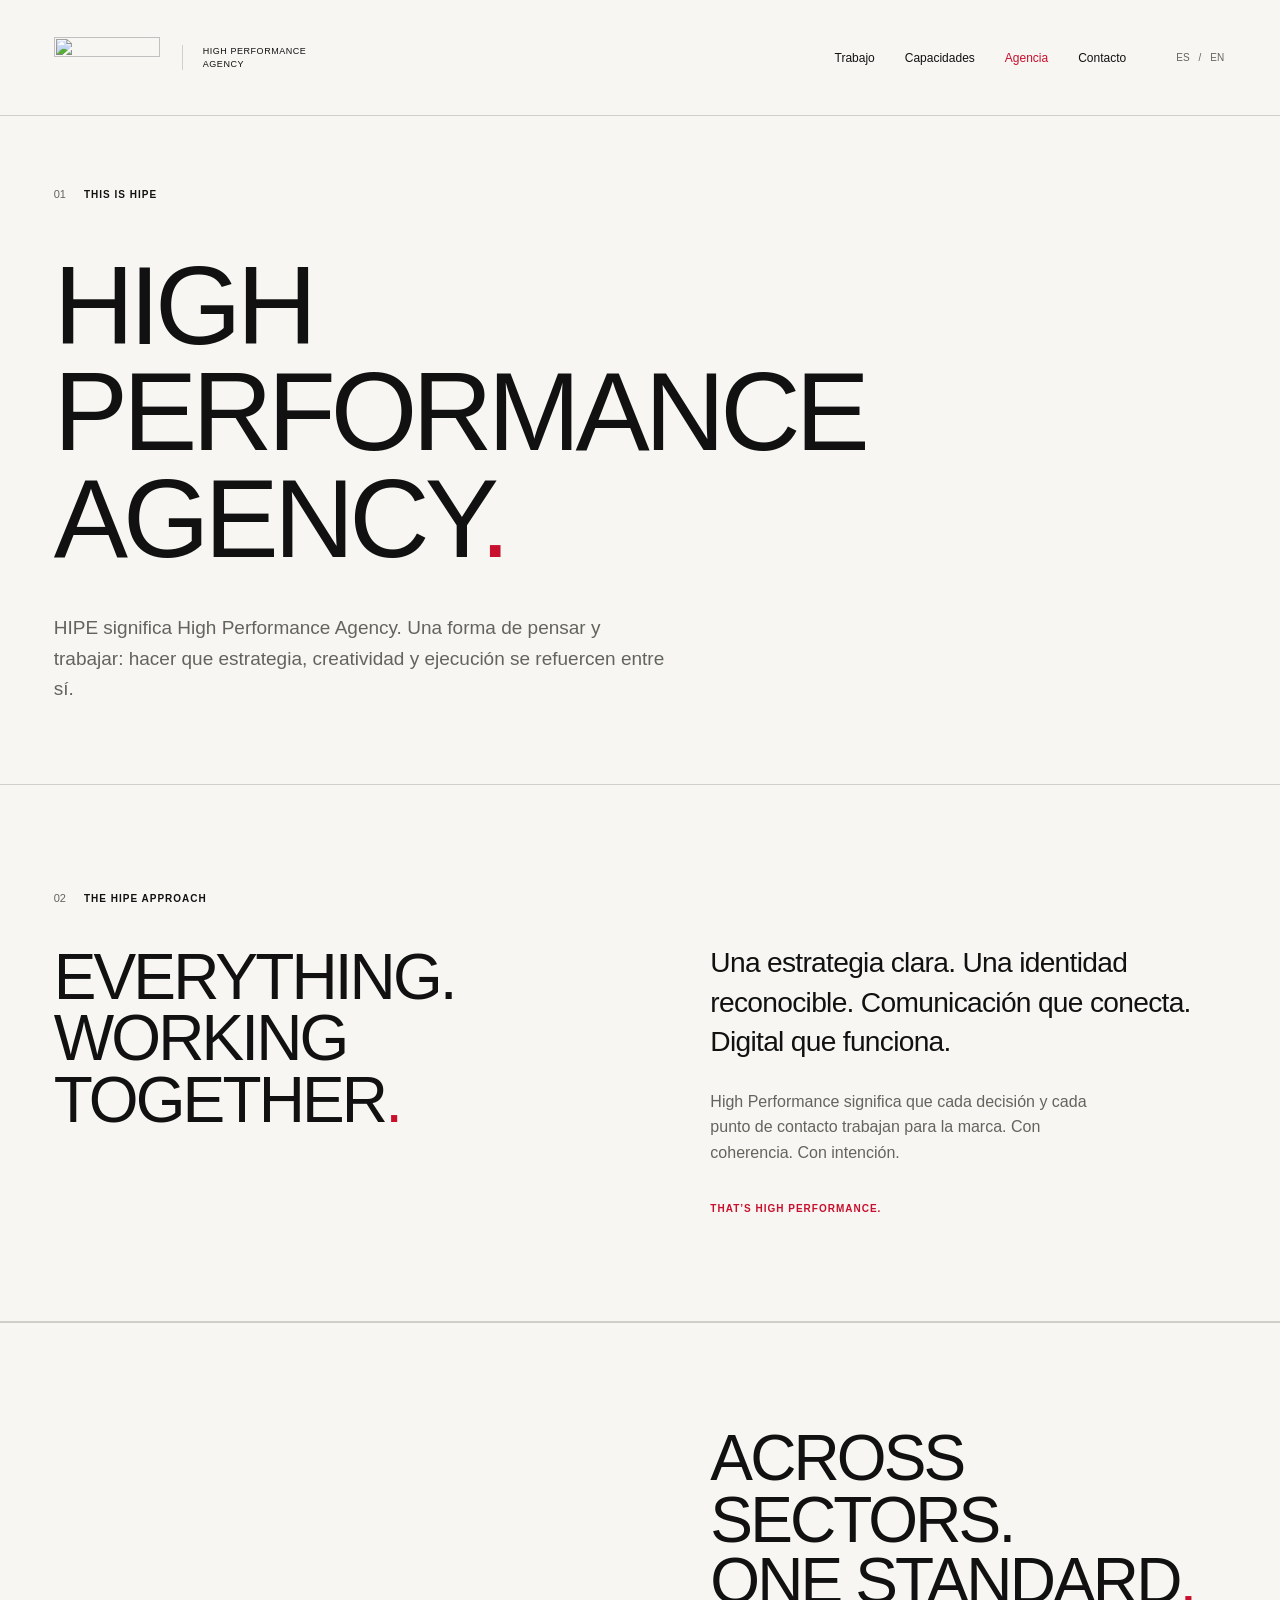
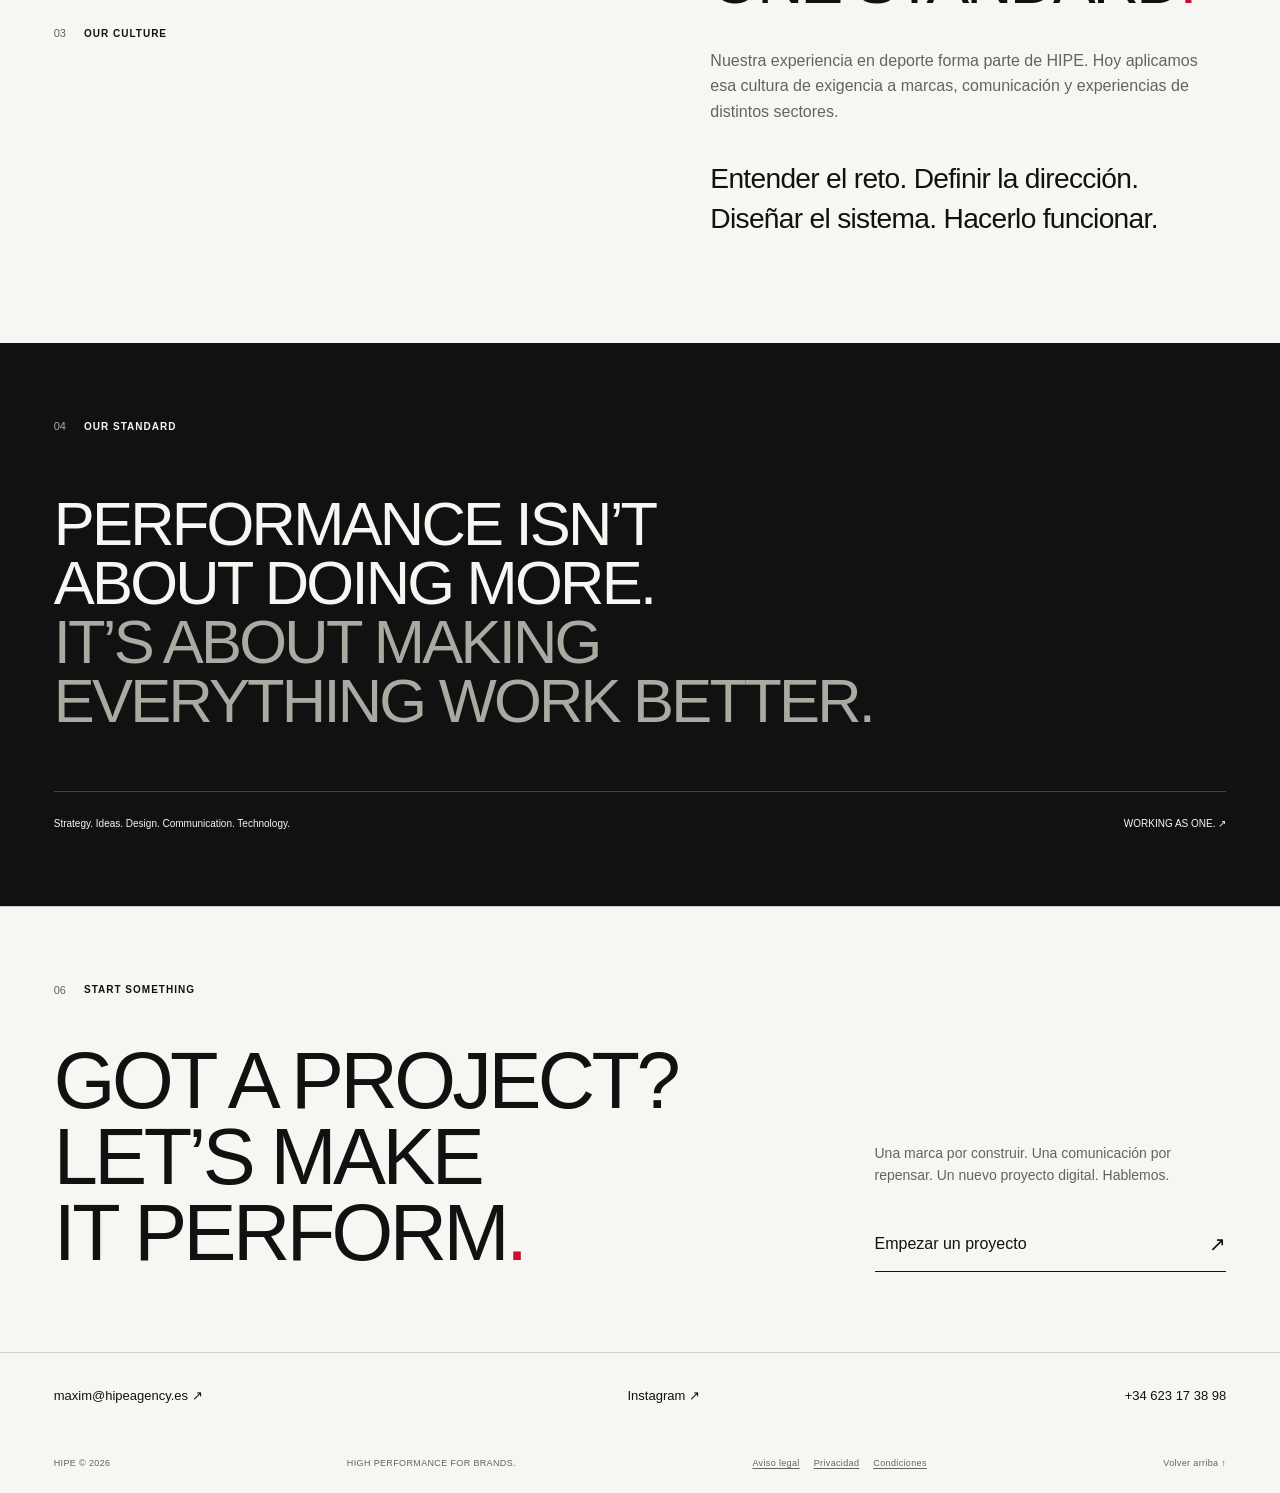
==== about.html @ 4c4acd37 "legal" ====
<!doctype html>
<html lang="es">
  <head>
    <meta charset="utf-8" />
    <meta name="viewport" content="width=device-width, initial-scale=1" />
    <title>High Performance Agency | Conoce HIPE</title>
    <meta
      name="description"
      content="HIPE es High Performance Agency. Estrategia, creatividad, comunicación y tecnología trabajando juntas para marcas y organizaciones de distintos sectores."
    />
    <meta name="robots" content="index, follow, max-image-preview:large" />
    <link rel="canonical" href="https://www.hipeagency.es/about.html" />
    <meta name="theme-color" content="#f7f6f2" />
    <meta property="og:type" content="website" />
    <meta property="og:site_name" content="HIPE Agency" />
    <meta property="og:locale" content="es_ES" />
    <meta property="og:title" content="High Performance Agency | Conoce HIPE" />
    <meta
      property="og:description"
      content="HIPE es High Performance Agency. Estrategia, creatividad, comunicación y tecnología trabajando juntas para marcas y organizaciones de distintos sectores."
    />
    <meta property="og:url" content="https://www.hipeagency.es/about.html" />
    <meta
      property="og:image"
      content="https://www.hipeagency.es/assets/social/og-agency.jpg"
    />
    <meta
      property="og:image:secure_url"
      content="https://www.hipeagency.es/assets/social/og-agency.jpg"
    />
    <meta property="og:image:type" content="image/jpeg" />
    <meta property="og:image:width" content="1200" />
    <meta property="og:image:height" content="630" />
    <meta
      property="og:image:alt"
      content="HIPE — High Performance Agency. Strategy. Creativity. Execution."
    />
    <meta name="twitter:card" content="summary_large_image" />
    <meta
      name="twitter:title"
      content="High Performance Agency | Conoce HIPE"
    />
    <meta
      name="twitter:description"
      content="HIPE es High Performance Agency. Estrategia, creatividad, comunicación y tecnología trabajando juntas para marcas y organizaciones de distintos sectores."
    />
    <meta
      name="twitter:image"
      content="https://www.hipeagency.es/assets/social/og-agency.jpg"
    />
    <meta
      name="twitter:image:alt"
      content="HIPE — High Performance Agency. Strategy. Creativity. Execution."
    />
    <link rel="icon" href="favicon.ico" sizes="any" />
    <link
      rel="icon"
      type="image/png"
      sizes="32x32"
      href="assets/icons/favicon-32.png"
    />
    <link
      rel="icon"
      type="image/png"
      sizes="16x16"
      href="assets/icons/favicon-16.png"
    />
    <link
      rel="apple-touch-icon"
      sizes="180x180"
      href="assets/icons/apple-touch-icon.png"
    />
    <link rel="manifest" href="site.webmanifest" />
    <link
      rel="preload"
      href="fonts/ClashDisplay-Medium.otf"
      as="font"
      type="font/otf"
      crossorigin
    />
    <link rel="stylesheet" href="css/performance.css" />
    <script type="application/ld+json">
      {
        "@context": "https://schema.org",
        "@graph": [
          {
            "@type": "Organization",
            "@id": "https://www.hipeagency.es/#organization",
            "name": "HIPE Agency",
            "alternateName": "High Performance Agency",
            "url": "https://www.hipeagency.es/",
            "description": "HIPE significa High Performance Agency. Unimos estrategia, branding, comunicación y digital para construir marcas que rindan a su máximo nivel.",
            "logo": {
              "@type": "ImageObject",
              "url": "https://www.hipeagency.es/assets/brand/hipe-black.png",
              "width": 1060,
              "height": 417
            },
            "email": "maxim@hipeagency.es",
            "telephone": "+34623173898",
            "sameAs": ["https://www.instagram.com/hipeagency/"]
          },
          {
            "@type": "WebSite",
            "@id": "https://www.hipeagency.es/#website",
            "url": "https://www.hipeagency.es/",
            "name": "HIPE Agency — High Performance Agency",
            "inLanguage": "es",
            "publisher": { "@id": "https://www.hipeagency.es/#organization" }
          },
          {
            "@type": "AboutPage",
            "@id": "https://www.hipeagency.es/about.html#webpage",
            "url": "https://www.hipeagency.es/about.html",
            "name": "High Performance Agency | Conoce HIPE",
            "description": "HIPE es High Performance Agency. Estrategia, creatividad, comunicación y tecnología trabajando juntas para marcas y organizaciones de distintos sectores.",
            "inLanguage": "es",
            "isPartOf": { "@id": "https://www.hipeagency.es/#website" },
            "about": { "@id": "https://www.hipeagency.es/#organization" },
            "primaryImageOfPage": {
              "@type": "ImageObject",
              "url": "https://www.hipeagency.es/assets/social/og-agency.jpg",
              "width": 1200,
              "height": 630
            }
          }
        ]
      }
    </script>
    <script src="js/hipe.js" defer></script>
    <script src="js/performance.js" defer></script>
  </head>
  <body>
    <a class="skip-link" href="#main"
      ><span class="" data-es="Saltar al contenido" data-en="Skip to content"
        >Saltar al contenido</span
      ></a
    >
    <header class="site-header wrap">
      <a
        class="brand"
        href="index.html"
        aria-label="HIPE — High Performance Agency"
        ><img
          class="brand-logo"
          src="assets/brand/hipe-black.webp"
          alt=""
          width="1060"
          height="417"
          decoding="async"
        /><span class="brand-descriptor">HIGH PERFORMANCE<br />AGENCY</span></a
      ><button
        class="menu-toggle"
        type="button"
        aria-controls="navigation"
        aria-expanded="false"
      >
        <span class="" data-es="Menú" data-en="Menu">Menú</span
        ><span aria-hidden="true">+</span>
      </button>
      <nav id="navigation" aria-label="Principal">
        <a href="works.html"
          ><span class="" data-es="Trabajo" data-en="Work">Trabajo</span></a
        ><a href="index.html#capabilities"
          ><span class="" data-es="Capacidades" data-en="Capabilities"
            >Capacidades</span
          ></a
        ><a href="about.html" aria-current="page"
          ><span class="" data-es="Agencia" data-en="Agency">Agencia</span></a
        ><a href="contact.html"
          ><span class="" data-es="Contacto" data-en="Contact"
            >Contacto</span
          ></a
        >
        <div class="languages">
          <button
            class="lang-btn"
            type="button"
            data-lang="es"
            aria-label="Español"
          >
            ES</button
          ><span>/</span
          ><button
            class="lang-btn"
            type="button"
            data-lang="en"
            aria-label="English"
          >
            EN
          </button>
        </div>
      </nav>
    </header>
    <main id="main">
      <section class="wrap page-intro">
        <div class="eyebrow"><span class="index">01</span>THIS IS HIPE</div>
        <h1>HIGH<br />PERFORMANCE<br />AGENCY<span class="red">.</span></h1>
        <p
          class=""
          data-es="HIPE significa High Performance Agency. Una forma de pensar y trabajar: hacer que estrategia, creatividad y ejecución se refuercen entre sí."
          data-en="HIPE means High Performance Agency. A way of thinking and working: making strategy, creativity and execution strengthen each other."
        >
          HIPE significa High Performance Agency. Una forma de pensar y
          trabajar: hacer que estrategia, creatividad y ejecución se refuercen
          entre sí.
        </p>
      </section>
      <section class="meaning wrap section">
        <div>
          <div class="eyebrow">
            <span class="index">02</span>THE HIPE APPROACH
          </div>
          <h2>
            EVERYTHING.<br />WORKING<br />TOGETHER<span class="red">.</span>
          </h2>
        </div>
        <div class="meaning-copy">
          <p
            class="large-copy"
            data-es="Una estrategia clara. Una identidad reconocible. Comunicación que conecta. Digital que funciona."
            data-en="A clear strategy. A recognisable identity. Communication that connects. Digital that works."
          >
            Una estrategia clara. Una identidad reconocible. Comunicación que
            conecta. Digital que funciona.
          </p>
          <p
            class=""
            data-es="High Performance significa que cada decisión y cada punto de contacto trabajan para la marca. Con coherencia. Con intención."
            data-en="High Performance means every decision and every touchpoint work for the brand. With consistency. With intent."
          >
            High Performance significa que cada decisión y cada punto de
            contacto trabajan para la marca. Con coherencia. Con intención.
          </p>
          <span class="eyebrow red">THAT’S HIGH PERFORMANCE.</span>
        </div>
      </section>
      <section class="wrap section agency-story">
        <div class="eyebrow"><span class="index">03</span>OUR CULTURE</div>
        <div>
          <h2>ACROSS SECTORS.<br />ONE STANDARD<span class="red">.</span></h2>
          <p
            class=""
            data-es="Nuestra experiencia en deporte forma parte de HIPE. Hoy aplicamos esa cultura de exigencia a marcas, comunicación y experiencias de distintos sectores."
            data-en="Our experience in sport is part of HIPE. Today we apply that culture of high standards to brands, communication and experiences across sectors."
          >
            Nuestra experiencia en deporte forma parte de HIPE. Hoy aplicamos
            esa cultura de exigencia a marcas, comunicación y experiencias de
            distintos sectores.
          </p>
          <p
            class="large-copy"
            data-es="Entender el reto. Definir la dirección. Diseñar el sistema. Hacerlo funcionar."
            data-en="Understand the challenge. Set the direction. Design the system. Make it work."
          >
            Entender el reto. Definir la dirección. Diseñar el sistema. Hacerlo
            funcionar.
          </p>
        </div>
      </section>
      <section class="manifesto">
        <div class="wrap">
          <div class="eyebrow"><span class="index">04</span>OUR STANDARD</div>
          <h2>
            PERFORMANCE ISN’T<br />ABOUT DOING MORE.<br /><span
              >IT’S ABOUT MAKING<br />EVERYTHING WORK BETTER.</span
            >
          </h2>
          <div class="manifesto-bottom">
            <span>Strategy. Ideas. Design. Communication. Technology.</span
            ><span>WORKING AS ONE. ↗︎</span>
          </div>
        </div>
      </section>
      <section id="contact" class="contact-band wrap">
        <div class="eyebrow"><span class="index">06</span>START SOMETHING</div>
        <div class="contact-grid">
          <h2>
            GOT A PROJECT?<br />LET’S MAKE<br />IT PERFORM<span class="red"
              >.</span
            >
          </h2>
          <div class="contact-side">
            <p
              class=""
              data-es="Una marca por construir. Una comunicación por repensar. Un nuevo proyecto digital. Hablemos."
              data-en="A brand to build. Communication to rethink. A new digital project. Let’s talk."
            >
              Una marca por construir. Una comunicación por repensar. Un nuevo
              proyecto digital. Hablemos.
            </p>
            <a class="text-link strong-link" href="mailto:maxim@hipeagency.es"
              ><span
                class=""
                data-es="Empezar un proyecto"
                data-en="Start a project"
                >Empezar un proyecto</span
              ><span aria-hidden="true">↗︎</span></a
            >
          </div>
        </div>
      </section>
    </main>
    <footer class="site-footer wrap">
      <div class="footer-top">
        <a href="mailto:maxim@hipeagency.es">maxim@hipeagency.es ↗︎</a
        ><a
          href="https://www.instagram.com/hipeagency/"
          target="_blank"
          rel="noopener noreferrer"
          >Instagram ↗︎</a
        ><a href="https://wa.me/34623173898" target="_blank" rel="noopener noreferrer" aria-label="WhatsApp: +34 623 17 38 98">+34 623 17 38 98</a>
      </div>
      <div class="footer-bottom">
        <span>HIPE © 2026</span><span>HIGH PERFORMANCE FOR BRANDS.</span
        ><span class="footer-legal"
          ><a href="aviso-legal.html"
            ><span data-es="Aviso legal" data-en="Legal notice">Aviso legal</span></a
          ><a href="privacidad.html"
            ><span data-es="Privacidad" data-en="Privacy">Privacidad</span></a
          ><a href="condiciones.html"
            ><span data-es="Condiciones" data-en="Terms">Condiciones</span></a
          ></span
        ><a href="#main"
          ><span class="" data-es="Volver arriba ↑︎" data-en="Back to top ↑︎"
            >Volver arriba ↑︎</span
          ></a
        >
      </div>
    </footer>
  </body>
</html>
---- css/performance.css ----
@font-face {
  font-family: Clash;
  src: url("../fonts/ClashDisplay-Medium.otf") format("opentype");
  font-weight: 500;
  font-display: swap;
}
@font-face {
  font-family: Clash;
  src: url("../fonts/ClashDisplay-Semibold.otf") format("opentype");
  font-weight: 600;
  font-display: swap;
}
:root {
  --paper: #f5f4ef;
  --ink: #191918;
  --muted: #64645e;
  --red: #c62a1d;
  --line: #d4d3cc;
  --gutter: clamp(22px, 4.2vw, 80px);
}
* {
  box-sizing: border-box;
}
html {
  scroll-behavior: smooth;
  scroll-padding-top: 24px;
}
body {
  margin: 0;
  background: var(--paper);
  color: var(--ink);
  font-family: Arial, Helvetica, sans-serif;
  -webkit-font-smoothing: antialiased;
}
a {
  color: inherit;
  text-decoration: none;
}
button {
  font: inherit;
  color: inherit;
}
button,
a {
  -webkit-tap-highlight-color: transparent;
}
a:focus-visible,
button:focus-visible {
  outline: 2px solid var(--red);
  outline-offset: 6px;
}
::selection {
  background: var(--red);
  color: white;
}
.wrap {
  max-width: 1680px;
  margin-inline: auto;
  padding-inline: var(--gutter);
}
h1,
h2,
h3,
p {
  margin: 0;
}
h1,
h2,
h3 {
  font-family: Clash, Arial, sans-serif;
  font-weight: 500;
}
h1,
h2 {
  letter-spacing: -0.045em;
  line-height: 0.96;
}
p {
  font-size: 16px;
  line-height: 1.6;
  color: var(--muted);
}
.red {
  color: var(--red);
}
.eyebrow {
  display: flex;
  gap: 18px;
  align-items: center;
  font-size: 10px;
  letter-spacing: 0.1em;
  font-weight: 600;
  line-height: 1.5;
}
.index {
  color: var(--muted);
  font-size: 11px;
  font-family: Arial, sans-serif;
  font-weight: 400;
  letter-spacing: 0;
}
.signal {
  height: 7px;
  width: 7px;
  border-radius: 50%;
  background: var(--red);
}
.skip-link {
  position: fixed;
  z-index: 20;
  top: 8px;
  left: 8px;
  padding: 15px;
  background: var(--ink);
  color: white;
  transform: translateY(-160%);
}
.skip-link:focus {
  transform: none;
}
.site-header {
  display: flex;
  align-items: center;
  justify-content: space-between;
  min-height: 116px;
  border-bottom: 1px solid var(--line);
  gap: 25px;
}
.brand {
  display: flex;
  align-items: center;
  gap: 22px;
}
.wordmark {
  font-family: Clash, sans-serif;
  font-size: 57px;
  font-weight: 600;
  line-height: 1;
  letter-spacing: -0.075em;
}
.brand-dot {
  color: var(--red);
}
.brand-descriptor {
  font-size: 9px;
  line-height: 1.4;
  letter-spacing: 0.06em;
  border-left: 1px solid var(--line);
  padding-left: 20px;
}
.site-header nav {
  display: flex;
  align-items: center;
  gap: 30px;
  font-size: 12px;
}
.site-header nav > a {
  padding-block: 12px;
}
.site-header nav > a:hover,
.site-header nav > a[aria-current],
.footer-top a:hover {
  color: var(--red);
}
.languages {
  display: flex;
  align-items: center;
  gap: 7px;
  font-size: 10px;
  color: var(--muted);
  margin-left: 18px;
}
.lang-btn {
  border: 0;
  background: none;
  padding: 8px 2px;
  cursor: pointer;
  color: var(--muted);
  font-size: 10px;
}
.lang-btn.active {
  color: var(--ink);
  text-decoration: underline;
  text-underline-offset: 5px;
}
.menu-toggle {
  display: none;
}
.hero {
  padding-top: 35px;
}
.hero-top {
  display: flex;
  justify-content: space-between;
  gap: 20px;
}
.hero-category {
  font-size: 11px;
  color: var(--muted);
}
.hero-composition {
  display: grid;
  grid-template-columns: minmax(0, 1fr) 240px;
  align-items: end;
  gap: 35px;
  padding-block: 65px 55px;
}
.hero h1 {
  font-size: clamp(68px, 10.8vw, 174px);
  line-height: 0.87;
  letter-spacing: -0.055em;
}
.hero h1 > span {
  display: block;
}
.hero h1 .line-two {
  margin-left: 12%;
}
.hero-aside {
  padding-bottom: 6px;
}
.hero-aside p {
  font-size: 13px;
  max-width: 220px;
  margin-bottom: 42px;
}
.text-link {
  display: flex;
  align-items: center;
  justify-content: space-between;
  gap: 30px;
  border-bottom: 1px solid var(--line);
  padding: 15px 0;
  font-size: 12px;
  transition:
    color 0.18s,
    border-color 0.18s;
}
.text-link > span:last-child {
  font-size: 20px;
  transition: transform 0.18s;
}
.text-link:hover {
  color: var(--red);
  border-color: var(--red);
}
.text-link:hover > span:last-child {
  transform: translate(3px, -3px);
}
.hero-bottom {
  display: flex;
  justify-content: space-between;
  gap: 20px;
  border-top: 1px solid var(--line);
  padding: 23px 0;
  font-size: 9px;
  letter-spacing: 0.07em;
}
.hero-bottom a {
  display: flex;
  gap: 35px;
}
.section {
  padding-block: 105px;
}
.section-heading {
  display: grid;
  grid-template-columns: 1fr 2fr 1fr;
  gap: 30px;
  align-items: start;
  margin-bottom: 45px;
}
.section-heading h2 {
  font-size: clamp(40px, 4.8vw, 78px);
}
.section-heading .text-link {
  align-self: end;
  justify-self: end;
  width: 160px;
}
.work-section {
  padding-bottom: 110px;
}
.projects {
  display: grid;
  grid-template-columns: 1fr 1fr;
  gap: 50px 30px;
}
.project:first-child {
  grid-column: 1/-1;
}
.project-art {
  position: relative;
  aspect-ratio: 1.35;
  overflow: hidden;
  padding: 30px;
  display: flex;
  align-items: center;
  justify-content: center;
  isolation: isolate;
}
.project:first-child .project-art {
  aspect-ratio: 2.05;
}
.art-index {
  position: absolute;
  top: 28px;
  left: 28px;
  font-size: 10px;
  letter-spacing: 0.12em;
}
.art-name {
  font-family: Clash, sans-serif;
  font-weight: 500;
  font-size: clamp(40px, 6vw, 90px);
  letter-spacing: -0.055em;
  line-height: 1;
  max-width: 85%;
  transition: transform 0.4s;
}
.project:first-child .art-name {
  font-size: clamp(60px, 9.3vw, 150px);
}
.olga .project-art {
  background: #dedbd2;
  color: #49473f;
}
.olga .art-name {
  font-family: Georgia, serif;
  font-style: italic;
  font-weight: 400;
}
.mutua .project-art {
  background: #d9e2db;
  color: #30473b;
}
.icon .project-art {
  background: #272c36;
  color: #ede8dd;
}
.icon .art-name {
  text-transform: uppercase;
  max-width: 75%;
}
.placeholder-label {
  position: absolute;
  bottom: 26px;
  left: 28px;
  font-size: 10px;
  letter-spacing: 0.02em;
  padding: 7px 10px;
  border: 1px solid currentColor;
  opacity: 0.8;
}
.project-open {
  position: absolute;
  right: 28px;
  bottom: 28px;
  font-size: 26px;
  transition: transform 0.2s;
}
.project:hover .art-name {
  transform: translateY(-5px);
}
.project:hover .project-open {
  transform: translate(3px, -3px);
}
.project-caption {
  display: flex;
  justify-content: space-between;
  gap: 15px;
  align-items: center;
  padding-top: 18px;
}
.project-caption h3 {
  font-size: 21px;
  letter-spacing: -0.025em;
}
.project-caption > span {
  color: var(--muted);
  font-size: 10px;
}
.meaning {
  display: grid;
  grid-template-columns: 1fr 1fr;
  gap: 12%;
  border-top: 1px solid var(--line);
  border-bottom: 1px solid var(--line);
}
.meaning h2,
.brief h2,
.case-details h2,
.agency-story h2 {
  font-size: clamp(42px, 5vw, 78px);
  margin-top: 40px;
}
.meaning-copy {
  padding-top: 53px;
}
.large-copy {
  font-size: clamp(22px, 2.2vw, 34px);
  line-height: 1.4;
  color: var(--ink);
  letter-spacing: -0.025em;
}
.meaning-copy p + p {
  margin-top: 27px;
  max-width: 390px;
}
.meaning-copy .eyebrow {
  margin-top: 36px;
}
.capability {
  display: grid;
  grid-template-columns: 60px 1.3fr 1fr 24px;
  gap: 20px;
  align-items: start;
  padding: 30px 0;
  border-top: 1px solid var(--line);
}
.capability:last-child {
  border-bottom: 1px solid var(--line);
}
.capability > .index {
  padding-top: 9px;
}
.capability h3 {
  font-size: clamp(24px, 2.6vw, 42px);
  letter-spacing: -0.04em;
}
.cap-intro {
  color: var(--ink);
  font-size: 14px;
}
.cap-scope {
  font-size: 12px;
  margin-top: 7px;
  max-width: 340px;
}
.cap-mark {
  font-size: 22px;
  color: var(--red);
}
.manifesto {
  background: var(--ink);
  color: var(--paper);
  padding-block: 75px;
}
.manifesto .index {
  color: #aaa9a2;
}
.manifesto h2 {
  font-size: clamp(32px, 4.8vw, 75px);
  margin-block: 60px;
}
.manifesto h2 > span {
  color: #aaa9a2;
}
.manifesto-bottom {
  display: flex;
  justify-content: space-between;
  gap: 25px;
  font-size: 10px;
  line-height: 1.5;
  border-top: 1px solid #454540;
  padding-top: 24px;
}
.agency-section {
  display: grid;
  grid-template-columns: 1fr 3fr;
  gap: 30px;
}
.agency-section h2 {
  font-size: clamp(36px, 5.4vw, 85px);
}
.agency-section p {
  max-width: 540px;
  margin-top: 35px;
}
.agency-section .text-link {
  max-width: 180px;
  margin-top: 28px;
}
.contact-band {
  padding-block: 75px 80px;
  border-top: 1px solid var(--line);
}
.contact-grid {
  display: grid;
  grid-template-columns: 2fr 1fr;
  gap: 10%;
  margin-top: 45px;
  align-items: end;
}
.contact-grid h2 {
  font-size: clamp(43px, 6.2vw, 98px);
}
.contact-side p {
  font-size: 14px;
  max-width: 300px;
  margin-bottom: 30px;
}
.strong-link {
  border-color: var(--ink);
  font-size: 16px;
}
.site-footer {
  border-top: 1px solid var(--line);
  padding-top: 35px;
  padding-bottom: 25px;
}
.footer-top {
  display: flex;
  gap: 35px;
  justify-content: space-between;
  font-size: 13px;
}
.footer-bottom {
  display: flex;
  gap: 20px;
  justify-content: space-between;
  padding-top: 55px;
  font-size: 9px;
  letter-spacing: 0.04em;
  color: var(--muted);
}
.page-intro {
  padding-top: 70px;
  padding-bottom: 80px;
}
.page-intro h1 {
  font-size: clamp(48px, 8.7vw, 140px);
  margin-top: 50px;
  overflow-wrap: anywhere;
}
.page-intro > p {
  max-width: 620px;
  font-size: 19px;
  margin-top: 40px;
}
.agency-story,
.brief,
.case-details {
  display: grid;
  grid-template-columns: 1fr 1fr;
  gap: 12%;
  border-top: 1px solid var(--line);
}
.agency-story h2 {
  margin-top: 0;
}
.agency-story p {
  margin-top: 35px;
}
.contact-options {
  display: flex;
  align-items: center;
  gap: 50px;
  margin-top: 40px;
}
.contact-options .text-link {
  max-width: 370px;
  width: 100%;
}
.contact-options > a:last-child {
  font-size: 14px;
}
.brief > div:last-child {
  padding-top: 55px;
}
.case-intro > .text-link {
  max-width: 180px;
  margin-bottom: 55px;
}
.case-intro h1 {
  font-size: clamp(46px, 8vw, 128px);
}
.case-preview .project {
  display: block;
  pointer-events: none;
}
.case-preview .project-art {
  aspect-ratio: 2;
}
.case-preview {
  padding-bottom: 70px;
}
.case-details dl {
  margin-top: 35px;
}
.case-details dt {
  font-size: 10px;
  color: var(--muted);
  margin-top: 24px;
}
.case-details dd {
  margin: 8px 0 0;
  font-size: 14px;
}
.next-project {
  border-top: 1px solid var(--line);
  padding-block: 55px;
}
.next-link {
  display: flex;
  justify-content: space-between;
  align-items: center;
  font-family: Clash, sans-serif;
  font-size: clamp(35px, 5vw, 70px);
  letter-spacing: -0.04em;
  margin-top: 25px;
}
.next-link:hover {
  color: var(--red);
}
.in-view .cap-mark {
  animation: align-in 0.4s both;
}
@keyframes align-in {
  from {
    transform: translate(-8px, 8px);
  }
  to {
    transform: translate(0, 0);
  }
}
@media (min-width: 1800px) {
  .hero h1 {
    font-size: 174px;
  }
}
@media (max-width: 1000px) {
  .site-header nav {
    gap: 19px;
  }
  .brand-descriptor {
    display: none;
  }
  .hero-composition {
    grid-template-columns: minmax(0, 1fr) 190px;
    gap: 20px;
  }
  .hero h1 {
    font-size: 10.5vw;
  }
  .section {
    padding-block: 75px;
  }
  .section-heading {
    grid-template-columns: 1fr 2fr;
  }
  .section-heading > .text-link {
    grid-column: 2;
    justify-self: start;
  }
  .meaning {
    gap: 8%;
  }
  .capability {
    grid-template-columns: 35px 1fr 1fr 20px;
  }
  .project-caption {
    align-items: start;
    flex-direction: column;
    gap: 7px;
  }
}
@media (max-width: 700px) {
  .site-header {
    min-height: 88px;
    position: relative;
    flex-wrap: wrap;
  }
  .wordmark {
    font-size: 48px;
  }
  .brand-descriptor {
    display: block;
    font-size: 8px;
    padding-left: 14px;
  }
  .brand {
    gap: 15px;
  }
  .menu-toggle {
    display: flex;
    gap: 15px;
    align-items: center;
    background: none;
    border: 0;
    padding: 15px 0;
    font-size: 12px;
  }
  .menu-toggle > span:last-child {
    font-size: 21px;
  }
  .site-header nav {
    display: flex;
    width: 100%;
    padding-bottom: 18px;
    flex-wrap: wrap;
    gap: 8px 24px;
  }
  .js .site-header nav {
    display: none;
  }
  .js .site-header nav.is-open {
    display: flex;
  }
  .languages {
    margin-left: auto;
  }
  .hero {
    padding-top: 25px;
  }
  .hero-top {
    align-items: start;
    gap: 25px;
  }
  .hero-top .eyebrow {
    font-size: 8px;
    gap: 8px;
  }
  .hero-category {
    font-size: 9px;
    max-width: 115px;
    text-align: right;
    line-height: 1.5;
  }
  .hero-composition {
    display: block;
    padding-top: 45px;
    padding-bottom: 35px;
  }
  .hero h1 {
    font-size: clamp(54px, 15vw, 104px);
    line-height: 0.91;
  }
  .hero h1 .line-two {
    margin-left: 8%;
  }
  .hero-aside {
    margin-top: 35px;
    display: grid;
    grid-template-columns: 1fr 1fr;
    gap: 0 25px;
  }
  .hero-aside p {
    font-size: 12px;
    max-width: none;
    grid-column: 1/-1;
    margin-bottom: 15px;
    max-width: 280px;
  }
  .hero-aside .text-link {
    font-size: 11px;
    gap: 5px;
  }
  .hero-bottom {
    font-size: 8px;
    line-height: 1.6;
  }
  .hero-bottom > span {
    max-width: 175px;
  }
  .hero-bottom a {
    gap: 10px;
    align-items: center;
  }
  .section {
    padding-block: 60px;
  }
  .section-heading {
    display: flex;
    flex-wrap: wrap;
    gap: 25px;
    justify-content: space-between;
  }
  .section-heading > .eyebrow {
    width: 100%;
  }
  .section-heading h2 {
    font-size: 41px;
  }
  .section-heading .text-link {
    width: 110px;
    font-size: 10px;
  }
  .projects {
    grid-template-columns: 1fr;
    gap: 35px;
  }
  .project:first-child {
    grid-column: auto;
  }
  .project:first-child .project-art,
  .project-art {
    aspect-ratio: 1.2;
    padding: 20px;
  }
  .project:first-child .art-name {
    font-size: 13vw;
  }
  .art-name {
    font-size: 12vw;
  }
  .art-index {
    top: 20px;
    left: 20px;
  }
  .placeholder-label {
    bottom: 20px;
    left: 20px;
    font-size: 9px;
  }
  .project-open {
    bottom: 20px;
    right: 20px;
  }
  .project-caption {
    flex-direction: row;
  }
  .project-caption h3 {
    font-size: 18px;
  }
  .project-caption > span {
    font-size: 9px;
    text-align: right;
    max-width: 150px;
    line-height: 1.5;
  }
  .meaning,
  .agency-section,
  .agency-story,
  .brief,
  .case-details {
    grid-template-columns: 1fr;
    gap: 30px;
  }
  .meaning h2,
  .brief h2,
  .case-details h2 {
    margin-top: 27px;
    font-size: 46px;
  }
  .meaning-copy,
  .brief > div:last-child {
    padding-top: 0;
  }
  .large-copy {
    font-size: 25px;
  }
  .meaning-copy p + p {
    font-size: 14px;
  }
  .capability {
    grid-template-columns: 25px 1fr 20px;
    gap: 12px;
    padding-block: 24px;
  }
  .capability h3 {
    font-size: 30px;
  }
  .capability > div {
    grid-column: 2;
  }
  .cap-mark {
    grid-column: 3;
    grid-row: 1;
  }
  .cap-scope {
    font-size: 11px;
  }
  .manifesto {
    padding-block: 50px;
  }
  .manifesto h2 {
    font-size: clamp(25px, 5.9vw, 42px);
    margin-block: 40px;
  }
  .manifesto-bottom {
    flex-direction: column;
    gap: 15px;
    font-size: 9px;
  }
  .agency-section h2 {
    font-size: 40px;
  }
  .agency-section p {
    margin-top: 25px;
    font-size: 14px;
  }
  .contact-band {
    padding-block: 50px;
  }
  .contact-grid {
    grid-template-columns: 1fr;
    gap: 30px;
    margin-top: 30px;
  }
  .contact-grid h2 {
    font-size: clamp(39px, 10vw, 65px);
  }
  .contact-side p {
    max-width: 350px;
  }
  .contact-side .text-link {
    max-width: 350px;
  }
  .footer-top {
    flex-wrap: wrap;
    gap: 20px;
    font-size: 12px;
  }
  .footer-top > a:first-child {
    width: 100%;
  }
  .footer-bottom {
    flex-wrap: wrap;
    padding-top: 35px;
    font-size: 8px;
  }
  .footer-bottom > span:nth-child(2) {
    order: 3;
    width: 100%;
  }
  .page-intro {
    padding-block: 45px 55px;
  }
  .page-intro h1 {
    margin-top: 35px;
    font-size: clamp(42px, 10.5vw, 73px);
  }
  .page-intro > p {
    font-size: 16px;
    margin-top: 28px;
  }
  .contact-options {
    flex-direction: column;
    align-items: start;
    gap: 25px;
  }
  .case-preview .project-art {
    aspect-ratio: 1.2;
  }
  .case-preview {
    padding-bottom: 50px;
  }
  .case-intro h1 {
    font-size: 12vw;
  }
  .case-details .large-copy {
    font-size: 22px;
  }
}
@media (prefers-reduced-motion: reduce) {
  html {
    scroll-behavior: auto;
  }
  *,
  *::before,
  *::after {
    animation: none !important;
    transition: none !important;
  }
}
@media (max-width: 700px) {
  .section-heading h2 {
    font-size: clamp(34px, 10.5vw, 41px);
  }
}
/* Editorial direction: a compact grid, photographic atmosphere and square punctuation. */
:root {
  --paper: #f7f6f2;
  --ink: #111111;
  --red: #c8102e;
  --line: #d0cfca;
}
.sr-only {
  position: absolute;
  width: 1px;
  height: 1px;
  padding: 0;
  margin: -1px;
  overflow: hidden;
  clip: rect(0, 0, 0, 0);
  white-space: nowrap;
  border: 0;
}
.brand-dot {
  display: inline-block;
  width: 0.14em;
  height: 0.14em;
  background: var(--red);
  margin-left: 0.025em;
  vertical-align: baseline;
}
.square-stop {
  display: inline-block;
  background: var(--red);
  width: 0.17em;
  height: 0.17em;
  margin-left: 0.04em;
}
.editorial-home .site-header {
  min-height: 95px;
}
.editorial-home .wordmark {
  font-size: 49px;
}
.editorial-home .eyebrow {
  font-size: 10px;
  text-transform: uppercase;
  letter-spacing: 0.09em;
}
.editorial-hero {
  display: grid;
  grid-template-columns: minmax(0, 1.8fr) minmax(0, 0.95fr) minmax(0, 0.75fr);
  gap: 24px;
  padding-block: 30px 22px;
  align-items: stretch;
}
.hero-copy {
  display: flex;
  flex-direction: column;
  align-items: start;
  padding-top: 7px;
}
.hero-copy h1 {
  font-family: Clash, Arial, sans-serif;
  font-weight: 600;
  font-size: clamp(55px, 7.65vw, 125px);
  line-height: 0.88;
  letter-spacing: -0.055em;
  margin-top: 38px;
  white-space: nowrap;
}
.discipline-line {
  margin-top: 25px;
  font-size: 9px;
  color: var(--ink);
  letter-spacing: 0.29em;
  white-space: nowrap;
}
.scroll-link {
  display: flex;
  align-items: center;
  gap: 20px;
  font-size: 10px;
  letter-spacing: 0.07em;
  text-transform: uppercase;
  margin-top: auto;
  padding-block: 30px 7px;
  transition: color 0.18s;
}
.scroll-link > span:first-child {
  font-size: 27px;
  font-weight: 400;
}
.scroll-link:hover {
  color: var(--red);
}
.hero-photo {
  position: relative;
  margin: -44px 0 0;
  min-height: 450px;
  background: #dad7d0;
  overflow: hidden;
}
.hero-photo img {
  display: block;
  width: 100%;
  height: 100%;
  position: absolute;
  inset: 0;
  object-fit: cover;
}
.hero-photo figcaption {
  position: absolute;
  right: 16px;
  top: 20px;
  font-size: 8px;
  line-height: 1.6;
  color: #fff;
  letter-spacing: 0.04em;
  max-width: 85px;
  text-align: right;
}
.hero-note {
  border-left: 1px solid var(--line);
  padding-left: 24px;
  margin-block: 30px 38px;
  display: flex;
  flex-direction: column;
  align-items: stretch;
}
.note-index {
  font-size: 16px;
  margin-bottom: 35px;
}
.hero-note p {
  font-size: clamp(12px, 1.12vw, 17px);
  color: var(--ink);
  line-height: 1.45;
  letter-spacing: -0.03em;
}
.hero-note p + p {
  margin-top: 27px;
}
.hero-note .text-link {
  margin-top: auto;
  padding-top: 20px;
  border-bottom: 0;
  border-top: 1px solid var(--line);
  font-size: 9px;
  text-transform: uppercase;
  letter-spacing: 0.07em;
}
.editorial-work {
  border-top: 1px solid var(--line);
  padding-block: 28px 20px;
}
.editorial-section-top {
  display: flex;
  justify-content: space-between;
  align-items: center;
  gap: 25px;
  margin-bottom: 23px;
}
.work-filters {
  display: flex;
  flex-wrap: wrap;
  gap: 0;
  align-items: center;
}
.work-filters button {
  background: transparent;
  border: 0;
  padding: 7px 10px;
  cursor: pointer;
  text-transform: uppercase;
  font-size: 9px;
  letter-spacing: 0.045em;
  color: var(--muted);
}
.work-filters button + button::before {
  content: "/";
  color: #999;
  position: relative;
  left: -10px;
}
.work-filters button[aria-pressed="true"] {
  color: var(--ink);
  text-decoration: underline;
  text-underline-offset: 5px;
}
.work-filters button:hover {
  color: var(--red);
}
.editorial-work .projects {
  display: grid;
  grid-template-columns: repeat(3, minmax(0, 1fr));
  gap: 12px;
}
.editorial-work .project:first-child {
  grid-column: auto;
}
.editorial-work .project-art,
.editorial-work .project:first-child .project-art {
  aspect-ratio: 1.35;
  padding: 20px;
}
.editorial-work .art-name,
.editorial-work .project:first-child .art-name {
  font-size: clamp(31px, 4vw, 62px);
  max-width: 90%;
}
.editorial-work .project-caption {
  display: grid;
  grid-template-columns: 18px 1fr 18px;
  align-items: start;
  gap: 12px;
  padding-top: 14px;
}
.editorial-work .project-caption h3 {
  font-family: Arial, sans-serif;
  font-size: 10px;
  font-weight: 600;
  text-transform: uppercase;
  letter-spacing: 0.07em;
}
.editorial-work .project-caption > div > span {
  display: block;
  font-size: 8px;
  letter-spacing: 0.06em;
  text-transform: uppercase;
  color: var(--muted);
  margin-top: 8px;
  line-height: 1.5;
}
.editorial-work .project-caption .index {
  font-size: 9px;
}
.project-arrow {
  font-size: 20px;
  line-height: 1;
  transition: transform 0.2s;
}
.project:hover .project-arrow {
  transform: translate(2px, -2px);
  color: var(--red);
}
.editorial-work .art-index {
  top: 18px;
  left: 18px;
  font-size: 8px;
}
.editorial-work .placeholder-label {
  font-size: 8px;
  left: 18px;
  bottom: 18px;
  padding: 5px 7px;
}
.editorial-work .icon .art-name {
  max-width: 92%;
}
.project[hidden] {
  display: none !important;
}
.work-end {
  display: flex;
  justify-content: end;
  border-top: 1px solid var(--line);
  margin-top: 26px;
  padding-top: 5px;
}
.work-end .text-link {
  font-size: 9px;
  text-transform: uppercase;
  letter-spacing: 0.05em;
  border: 0;
  gap: 30px;
}
.editorial-approach {
  border-block: 1px solid var(--line);
  display: grid;
  grid-template-columns: minmax(0, 1.65fr) minmax(0, 1fr) minmax(0, 0.8fr);
  gap: 0;
  max-width: 1680px;
  margin-inline: auto;
}
.approach-head {
  padding: 32px 35px 38px var(--gutter);
}
.approach-head h2 {
  font-size: clamp(40px, 5.4vw, 86px);
  margin-top: 28px;
  line-height: 0.93;
}
.approach-copy {
  border-left: 1px solid var(--line);
  padding: 26px 30px;
  margin-block: 45px 30px;
}
.approach-copy .large-copy {
  font-size: clamp(17px, 1.7vw, 26px);
  line-height: 1.4;
}
.approach-copy p + p {
  font-size: 12px;
  line-height: 1.5;
  margin-top: 22px;
}
.approach-copy > .eyebrow {
  font-size: 8px;
  margin-top: 25px;
}
.approach-visual {
  position: relative;
  overflow: hidden;
  min-height: 305px;
  background: #ddd;
}
.approach-visual img {
  width: 100%;
  height: 100%;
  object-fit: cover;
  object-position: 70% 45%;
  position: absolute;
  inset: 0;
}
.visual-caption {
  position: absolute;
  bottom: 20px;
  left: 22px;
  z-index: 2;
  font-size: 8px;
  line-height: 1.4;
  color: #111;
  background: rgba(247, 246, 242, 0.85);
  padding: 12px;
}
.red-panel {
  position: absolute;
  right: 0;
  top: 0;
  width: 18%;
  height: 100%;
  background: var(--red);
  mix-blend-mode: multiply;
}
.editorial-capabilities {
  padding-block: 27px;
  border-bottom: 1px solid var(--line);
}
.capability-cards {
  display: grid;
  grid-template-columns: repeat(5, minmax(0, 1fr));
  gap: 8px;
  margin-top: 20px;
  align-items: start;
}
.capability-card {
  background: #eeede7;
  transition: background 0.2s;
}
.capability-card summary {
  padding: 27px 23px 45px;
  min-height: 230px;
  position: relative;
  list-style: none;
  cursor: pointer;
}
.capability-card summary::-webkit-details-marker {
  display: none;
}
.capability-card summary:focus-visible {
  outline: 2px solid var(--red);
  outline-offset: 3px;
}
.capability-card .index {
  display: block;
  font-size: 10px;
  color: inherit;
  margin-bottom: 14px;
}
.capability-card h3 {
  font-family: Arial, sans-serif;
  font-size: 17px;
  font-weight: 500;
  line-height: 1.1;
  text-transform: uppercase;
  letter-spacing: -0.04em;
  min-height: 38px;
}
.card-scope {
  font-size: 12px;
  line-height: 1.4;
  margin-top: 13px;
}
.card-toggle {
  position: absolute;
  right: 20px;
  bottom: 20px;
  font-size: 20px;
  transition: transform 0.2s;
}
.capability-card[open] .card-toggle {
  transform: rotate(45deg);
}
.card-description {
  padding: 0 23px 26px;
  font-size: 12px;
  line-height: 1.5;
}
.capability-card:first-child {
  background: var(--red);
  color: #fff;
}
.capability-card:first-child p {
  color: #fff;
}
.capability-card:hover {
  background: #e5e3db;
}
.capability-card:first-child:hover {
  background: #ae0924;
}
.editorial-feature {
  padding-block: 25px;
  border-bottom: 1px solid var(--line);
}
.feature-grid {
  display: grid;
  grid-template-columns: 1.2fr 1.5fr 0.65fr;
  gap: 0;
  margin-top: 18px;
  min-height: 215px;
}
.feature-title {
  background: var(--ink);
  color: var(--paper);
  padding: 25px;
  display: flex;
  flex-direction: column;
  justify-content: space-between;
  gap: 30px;
}
.feature-title .eyebrow {
  font-size: 8px;
  letter-spacing: 0.13em;
}
.feature-title h2 {
  font-size: clamp(36px, 4.2vw, 65px);
  line-height: 0.91;
}
.feature-art {
  display: flex;
  position: relative;
  align-items: center;
  justify-content: center;
  background: #dedbd2;
  color: #49473f;
  overflow: hidden;
  padding: 30px;
}
.feature-art > span:first-child {
  font:
    italic clamp(28px, 4vw, 60px)/1 Georgia,
    serif;
  letter-spacing: -0.045em;
  max-width: 75%;
  transform: rotate(-9deg);
}
.feature-art .placeholder-label {
  font-size: 8px;
  bottom: 14px;
  left: 18px;
}
.feature-copy {
  padding: 25px 0 0 28px;
  display: flex;
  flex-direction: column;
}
.feature-copy p {
  font-size: 12px;
  line-height: 1.5;
}
.feature-copy .feature-status {
  font-size: 10px;
  margin-top: 15px;
}
.feature-copy .text-link {
  font-size: 9px;
  text-transform: uppercase;
  letter-spacing: 0.08em;
  margin-top: auto;
  border-bottom: 0;
  border-top: 1px solid var(--line);
}
.editorial-contact {
  display: grid;
  grid-template-columns: 0.75fr 3fr 0.55fr;
  gap: 25px;
  align-items: center;
  padding-block: 40px;
}
.editorial-contact .eyebrow {
  text-transform: none;
  font-size: 11px;
  letter-spacing: 0;
}
.contact-descriptor {
  display: block;
  font-size: 8px;
  line-height: 1.6;
  letter-spacing: 0.08em;
  margin-top: 22px;
}
.editorial-contact h2 {
  font-size: clamp(24px, 3.6vw, 60px);
  white-space: nowrap;
  border-left: 1px solid var(--line);
  padding-left: 20px;
}
.editorial-contact .text-link {
  font-size: 9px;
  letter-spacing: 0.08em;
  text-transform: uppercase;
  border-top: 1px solid var(--line);
  border-bottom: 0;
}
.editorial-home .site-footer {
  padding-top: 22px;
  padding-bottom: 20px;
}
.editorial-home .footer-top {
  font-size: 11px;
}
.editorial-home .footer-bottom {
  padding-top: 25px;
}
@media (min-width: 1680px) {
  .hero-copy h1 {
    font-size: 125px;
  }
}
@media (max-width: 1100px) {
  .editorial-hero {
    grid-template-columns: 1.7fr 1fr;
    gap: 25px;
  }
  .hero-copy h1 {
    font-size: 10.7vw;
  }
  .hero-photo {
    min-height: 400px;
  }
  .hero-note {
    grid-column: 1/-1;
    border-left: 0;
    border-top: 1px solid var(--line);
    padding: 22px 0 0;
    margin: 0;
    display: grid;
    grid-template-columns: 40px 1fr 1fr 130px;
    gap: 20px;
    align-items: start;
  }
  .note-index {
    margin: 0;
  }
  .hero-note p + p {
    margin: 0;
  }
  .hero-note .text-link {
    margin: 0;
    padding: 0 0 10px;
    border-top: 0;
    border-bottom: 1px solid var(--line);
  }
  .discipline-line {
    font-size: 8px;
    letter-spacing: 0.18em;
  }
  .editorial-approach {
    grid-template-columns: 1.6fr 1fr;
  }
  .approach-head h2 {
    font-size: 7vw;
  }
  .approach-copy {
    padding: 15px 25px;
  }
  .approach-visual {
    display: none;
  }
  .capability-card summary {
    padding: 22px 16px 40px;
    min-height: 225px;
  }
  .capability-card h3 {
    font-size: 14px;
  }
  .card-scope {
    font-size: 11px;
  }
  .card-description {
    padding-inline: 16px;
  }
  .editorial-contact {
    grid-template-columns: 1fr 4fr;
  }
  .editorial-contact h2 {
    font-size: 4.2vw;
  }
  .editorial-contact > .text-link {
    grid-column: 2;
    max-width: 150px;
    margin-top: -5px;
  }
  .feature-grid {
    grid-template-columns: 1.2fr 1.3fr 0.75fr;
  }
  .feature-copy {
    padding-left: 20px;
  }
}
@media (max-width: 700px) {
  .editorial-home .site-header {
    min-height: 82px;
  }
  .editorial-home .wordmark {
    font-size: 45px;
  }
  .editorial-hero {
    grid-template-columns: 1fr;
    gap: 22px;
    padding-top: 25px;
  }
  .hero-copy {
    padding-top: 0;
  }
  .hero-copy h1 {
    font-size: clamp(47px, 14.5vw, 98px);
    margin-top: 30px;
    line-height: 0.91;
    white-space: normal;
  }
  .discipline-line {
    font-size: 7px;
    letter-spacing: 0.13em;
    margin-top: 20px;
    line-height: 1.7;
  }
  .scroll-link {
    font-size: 9px;
    padding: 0;
    margin-top: 20px;
    gap: 16px;
  }
  .hero-photo {
    margin: 0;
    min-height: 0;
    aspect-ratio: 1.6;
    width: 100%;
  }
  .hero-photo img {
    object-position: center 65%;
  }
  .hero-photo figcaption {
    font-size: 7px;
    top: 12px;
    right: 12px;
  }
  .hero-note {
    grid-template-columns: 1fr 1fr;
    gap: 20px;
    padding-top: 20px;
  }
  .note-index {
    display: none;
  }
  .hero-note p {
    font-size: 12px;
    line-height: 1.5;
  }
  .hero-note .text-link {
    grid-column: 1/-1;
    font-size: 8px;
    width: 140px;
    padding-bottom: 8px;
  }
  .editorial-section-top {
    align-items: start;
    flex-direction: column;
    gap: 14px;
    margin-bottom: 18px;
  }
  .editorial-home .eyebrow {
    font-size: 9px;
  }
  .work-filters {
    gap: 0;
    width: 100%;
    justify-content: space-between;
  }
  .work-filters button {
    font-size: 7px;
    letter-spacing: 0;
    padding: 8px 4px;
  }
  .work-filters button + button::before {
    left: -5px;
  }
  .editorial-work {
    padding-top: 25px;
  }
  .editorial-work .projects {
    grid-template-columns: 1fr;
    gap: 25px;
  }
  .editorial-work .project-art,
  .editorial-work .project:first-child .project-art {
    aspect-ratio: 1.45;
  }
  .editorial-work .art-name,
  .editorial-work .project:first-child .art-name {
    font-size: 13vw;
  }
  .editorial-work .project-caption {
    grid-template-columns: 18px 1fr 18px;
    gap: 10px;
    padding-top: 12px;
  }
  .editorial-work .project-caption > div > span {
    font-size: 8px;
    text-align: left;
    max-width: none;
  }
  .editorial-work .project-caption h3 {
    font-size: 10px;
  }
  .editorial-work .project-caption .index {
    font-size: 8px;
  }
  .work-end {
    margin-top: 25px;
  }
  .editorial-approach {
    grid-template-columns: 1fr;
  }
  .approach-head {
    padding: 25px var(--gutter) 0;
  }
  .approach-head h2 {
    font-size: clamp(36px, 10.8vw, 64px);
    margin-top: 25px;
  }
  .approach-copy {
    border-left: 0;
    margin: 0;
    padding: 25px var(--gutter) 30px;
  }
  .approach-copy .large-copy {
    font-size: 21px;
    max-width: 400px;
  }
  .approach-copy p + p {
    max-width: 350px;
    margin-top: 16px;
  }
  .approach-copy > .eyebrow {
    margin-top: 20px;
    font-size: 8px;
  }
  .capability-cards {
    grid-template-columns: 1fr 1fr;
    gap: 8px;
  }
  .capability-card:last-child {
    grid-column: 1/-1;
  }
  .capability-card summary {
    min-height: 220px;
    padding: 22px 18px 40px;
  }
  .capability-card h3 {
    font-size: 16px;
    min-height: 35px;
  }
  .capability-card:last-child summary {
    min-height: 200px;
  }
  .card-scope {
    font-size: 11px;
  }
  .capability-card .index {
    font-size: 9px;
  }
  .card-description {
    padding: 0 18px 24px;
  }
  .feature-grid {
    grid-template-columns: 1fr 1fr;
    min-height: 0;
  }
  .feature-title {
    padding: 20px;
    min-height: 190px;
    gap: 25px;
  }
  .feature-title h2 {
    font-size: clamp(24px, 7.4vw, 43px);
  }
  .feature-title .eyebrow {
    font-size: 7px;
  }
  .feature-art {
    padding: 18px;
  }
  .feature-art > span:first-child {
    font-size: 8vw;
    max-width: 90%;
  }
  .feature-art .placeholder-label {
    left: 9px;
    right: 9px;
    bottom: 12px;
    font-size: 7px;
    padding: 5px;
  }
  .feature-copy {
    grid-column: 1/-1;
    padding: 20px 0 0;
    display: grid;
    grid-template-columns: 1fr 1fr;
    gap: 8px 20px;
  }
  .feature-copy p {
    font-size: 11px;
  }
  .feature-copy .feature-status {
    font-size: 9px;
    margin: 0;
    grid-column: 1;
  }
  .feature-copy .text-link {
    grid-column: 2;
    grid-row: 1/3;
    align-self: end;
    font-size: 8px;
    gap: 10px;
  }
  .editorial-contact {
    grid-template-columns: 1fr;
    gap: 22px;
    padding-block: 30px;
  }
  .editorial-contact > div {
    display: flex;
    justify-content: space-between;
    gap: 25px;
    align-items: start;
  }
  .editorial-contact .eyebrow {
    font-size: 10px;
    gap: 12px;
  }
  .contact-descriptor {
    margin-top: 0;
    font-size: 7px;
  }
  .editorial-contact h2 {
    font-size: clamp(23px, 7.2vw, 46px);
    white-space: normal;
    border-left: 0;
    padding-left: 0;
  }
  .editorial-contact > .text-link {
    grid-column: 1;
    max-width: 160px;
    font-size: 9px;
    margin-top: 0;
  }
  .editorial-home .site-footer {
    padding-top: 22px;
  }
  .editorial-home .footer-top {
    font-size: 10px;
  }
  .editorial-home .footer-top > a:first-child {
    width: auto;
  }
  .editorial-home .footer-bottom {
    font-size: 8px;
  }
}
/* One HIPE typographic system for every client. */
.editorial-work .projects {
  grid-template-columns: repeat(2, minmax(0, 1fr));
  gap: 14px;
}
.editorial-work .unified-client .project-art,
.editorial-work .unified-client:first-child .project-art {
  background: var(--ink);
  color: var(--paper);
  aspect-ratio: 2.1;
  padding: clamp(24px, 3vw, 48px);
  display: flex;
  align-items: end;
  justify-content: start;
}
.unified-client .project-art::before,
.unified-client .project-art::after {
  content: none;
}
.editorial-work .unified-client .art-index {
  position: absolute;
  top: clamp(24px, 2.8vw, 44px);
  left: clamp(24px, 3vw, 48px);
  font-size: clamp(8px, 0.8vw, 12px);
  letter-spacing: 0.12em;
  font-weight: 600;
  text-transform: uppercase;
}
.editorial-work .unified-client .art-name,
.editorial-work .unified-client:first-child .art-name {
  font-family: Clash, Arial, sans-serif;
  font-style: normal;
  font-weight: 500;
  text-transform: uppercase;
  font-size: clamp(32px, 4.55vw, 72px);
  letter-spacing: -0.045em;
  line-height: 0.96;
  max-width: 100%;
  margin: 0;
}
.editorial-work .unified-client.mutua .art-name {
  font-size: clamp(30px, 4.25vw, 65px);
}
.unified-client .square-stop {
  width: 0.16em;
  height: 0.16em;
  margin-left: 0.025em;
}
.client-arrow {
  position: absolute;
  right: 22px;
  bottom: 20px;
  font-size: 19px;
  color: #b4b3ad;
  transition:
    transform 0.2s,
    color 0.2s;
}
a.unified-client:hover .art-name {
  transform: translateY(-3px);
}
a.unified-client:hover .client-arrow {
  color: var(--paper);
  transform: translate(2px, -2px);
}
article.unified-client {
  cursor: default;
}
article.unified-client:hover .art-name {
  transform: none;
}
.client-directory {
  padding-bottom: 75px;
  border-top: 0;
}
@media (max-width: 700px) {
  .editorial-work .projects {
    grid-template-columns: 1fr;
    gap: 12px;
  }
  .editorial-work .unified-client .project-art,
  .editorial-work .unified-client:first-child .project-art {
    aspect-ratio: 1.9;
    padding: 26px;
  }
  .editorial-work .unified-client .art-index {
    top: 24px;
    left: 26px;
    font-size: 8px;
    letter-spacing: 0.1em;
  }
  .editorial-work .unified-client .art-name,
  .editorial-work .unified-client:first-child .art-name {
    font-size: clamp(35px, 10.6vw, 65px);
  }
  .editorial-work .unified-client.mutua .art-name {
    font-size: clamp(32px, 9.8vw, 62px);
  }
  .client-arrow {
    right: 16px;
    bottom: 15px;
    font-size: 16px;
  }
}
.brand-logo {
  display: block;
  width: 106px;
  height: auto;
}
.editorial-home .brand-logo {
  width: 100px;
}
@media (max-width: 700px) {
  .brand-logo,
  .editorial-home .brand-logo {
    width: 90px;
  }
}

/* Enlaces legales del pie */
.footer-legal {
  display: flex;
  flex-wrap: wrap;
  gap: 14px;
}
.footer-legal a {
  color: inherit;
  text-decoration: underline;
  text-underline-offset: 2px;
}
.footer-legal a:hover {
  color: var(--text, inherit);
}

/* Flechas siempre como texto (en iOS/Android algunas se pintaban como emoji) */
body {
  font-variant-emoji: text;
}

/* Páginas legales */
.legal-intro h1 {
  font-size: clamp(36px, 6vw, 96px);
}
.legal-updated {
  color: var(--muted);
  font-size: 14px;
}
.legal-doc {
  max-width: 820px;
  margin-inline: 0;
  padding-bottom: 90px;
  line-height: 1.65;
}
.legal-doc h2 {
  font-size: clamp(20px, 2.2vw, 28px);
  margin: 44px 0 14px;
}
.legal-doc p,
.legal-doc li {
  font-size: 16px;
}
.legal-doc p + p,
.legal-doc ul + p,
.legal-doc p + ul {
  margin-top: 14px;
}
.legal-doc ul {
  padding-left: 20px;
  margin: 0;
}
.legal-doc li + li {
  margin-top: 8px;
}
.legal-doc a {
  text-decoration: underline;
  text-underline-offset: 3px;
}
.legal-doc p {
  color: var(--ink);
}
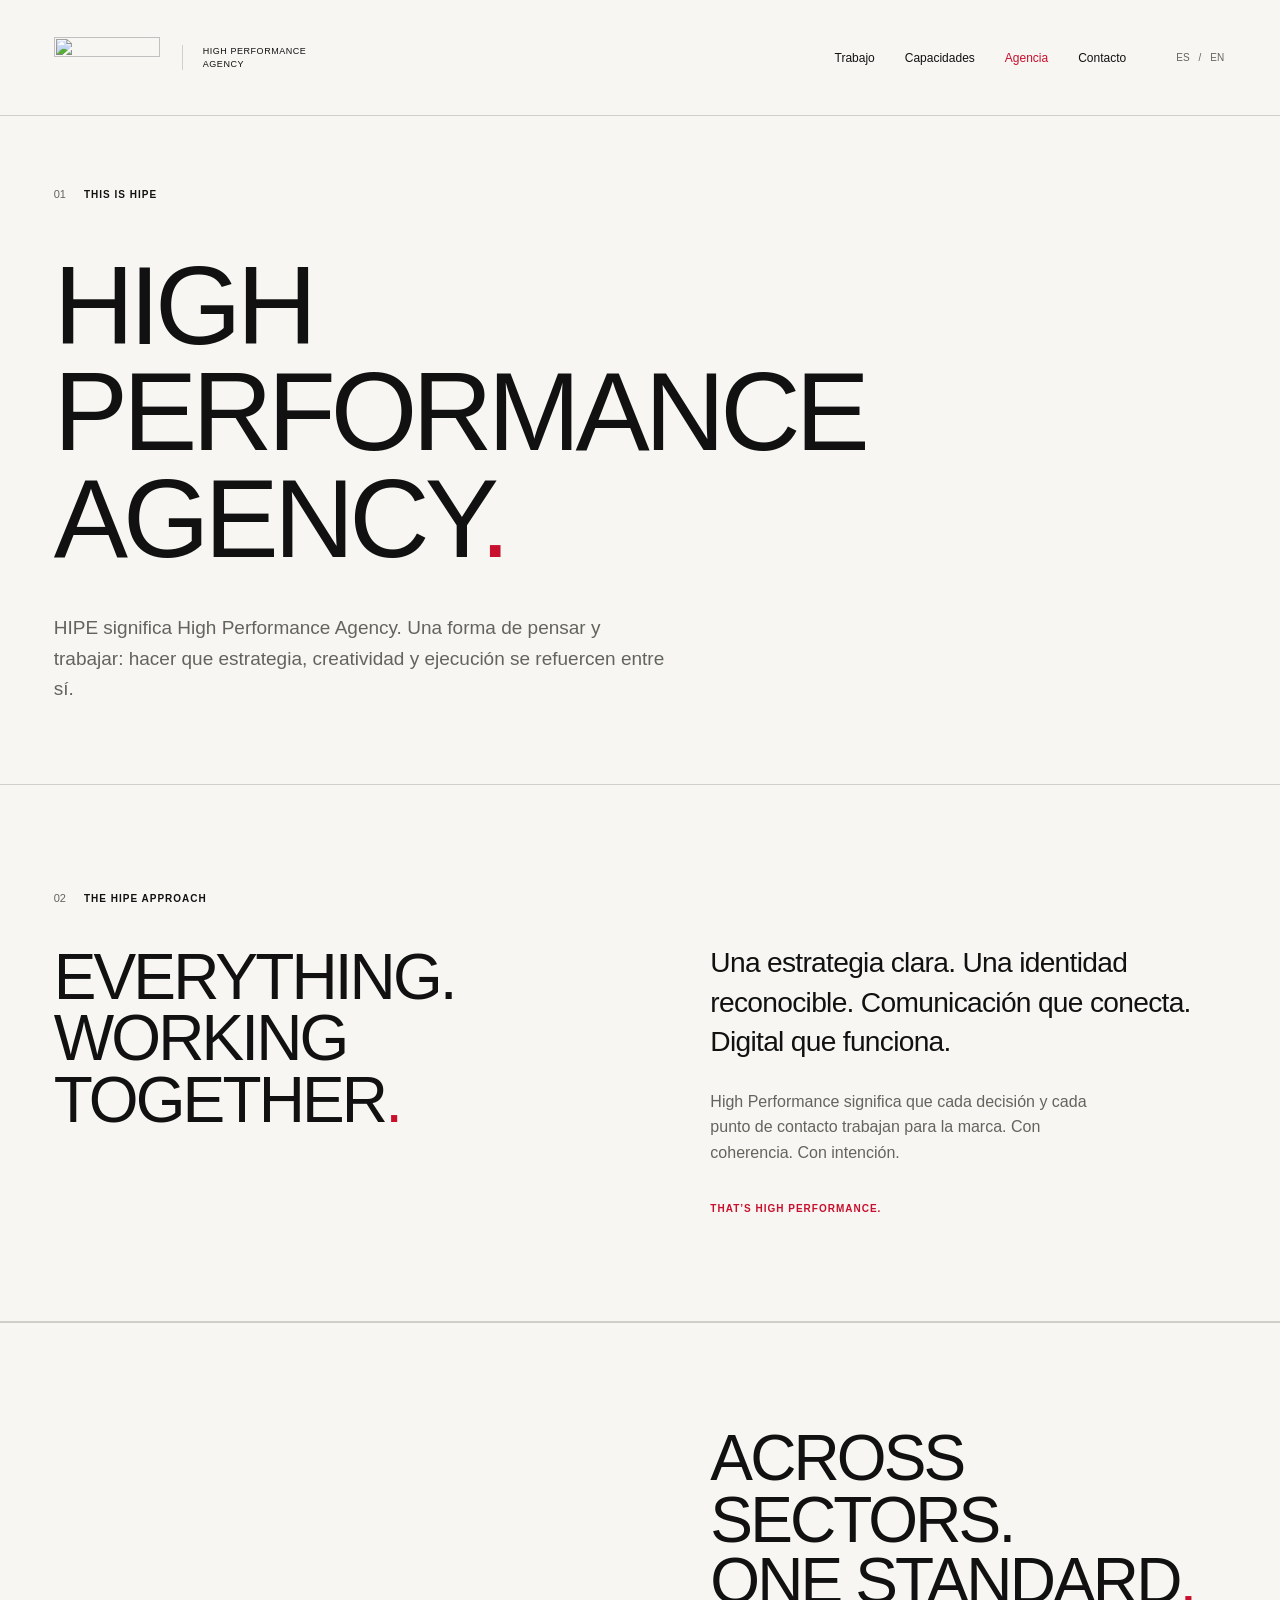
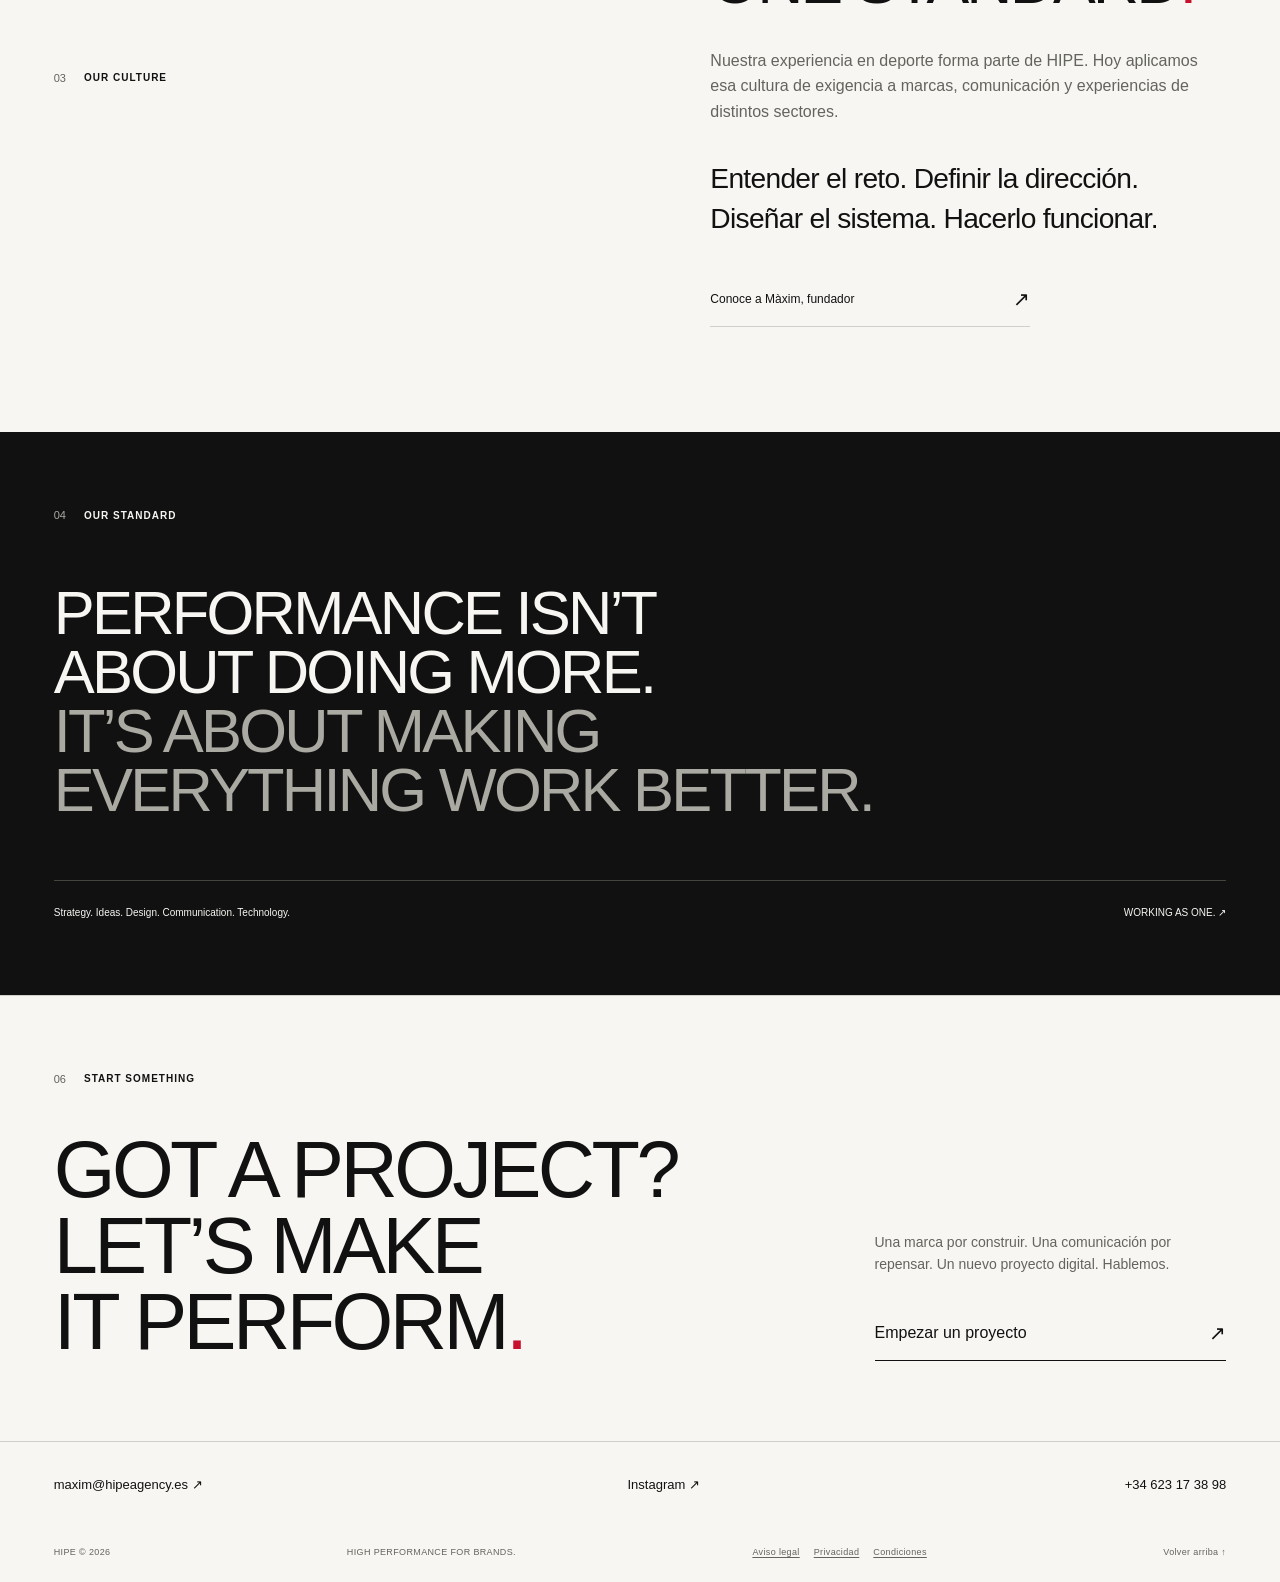
==== commit 844c09ea: "me" ====
--- a/about.html
+++ b/about.html
@@ -256,6 +256,11 @@
             Entender el reto. Definir la dirección. Diseñar el sistema. Hacerlo
             funcionar.
           </p>
+          <a class="text-link" href="maxim.html" style="margin-top: 34px; max-width: 320px"
+            ><span data-es="Conoce a Màxim, fundador" data-en="Meet Màxim, founder"
+              >Conoce a Màxim, fundador</span
+            ><span aria-hidden="true">↗︎</span></a
+          >
         </div>
       </section>
       <section class="manifesto">
